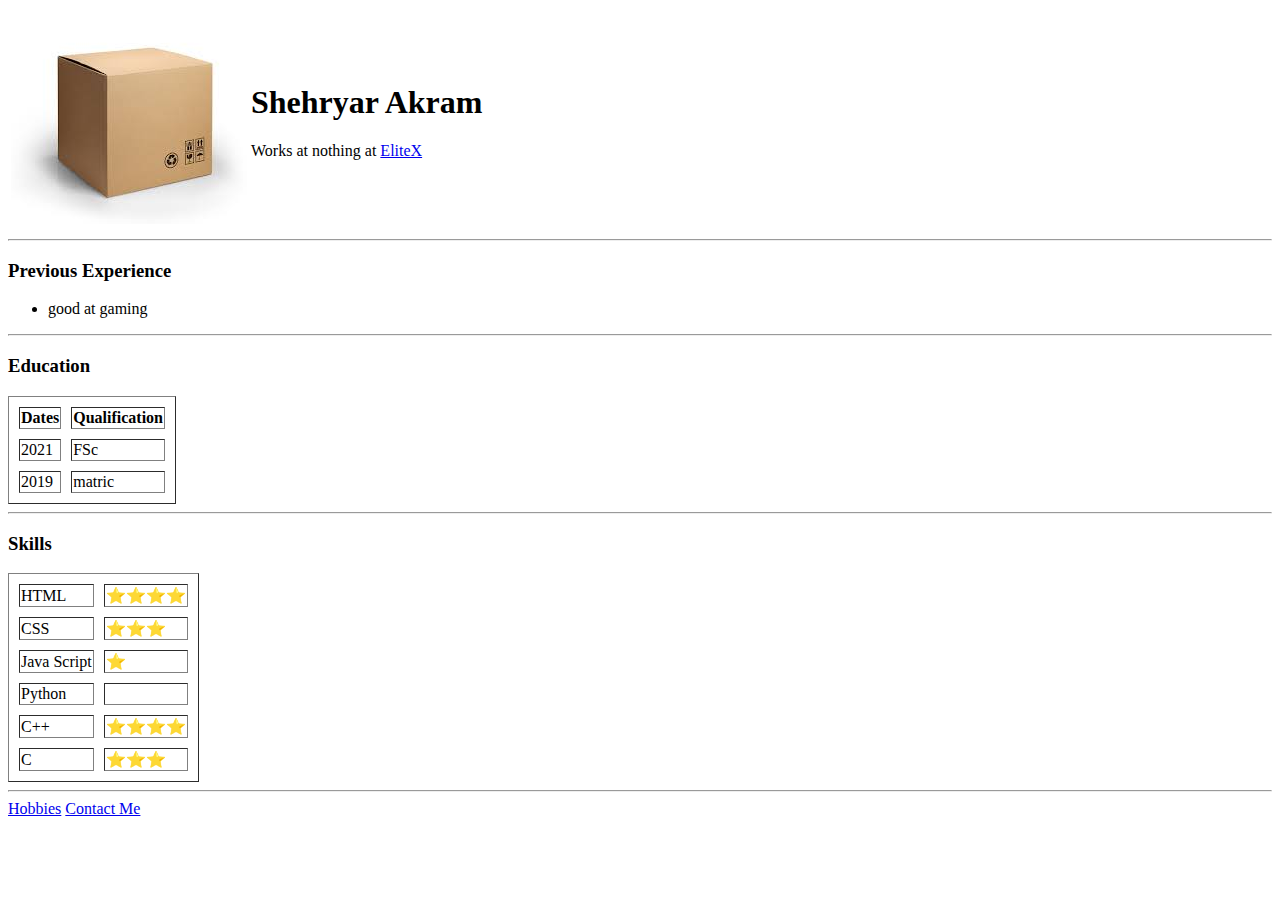
==== index.html @ 1893068d "Add files via upload" ====
<!DOCTYPE html>
<html lang="en">
<head>
    <meta charset="UTF-8">
    <meta http-equiv="X-UA-Compatible" content="IE=edge">
    <meta name="viewport" content="width=device-width, initial-scale=1.0">
    <title>CV</title>
</head>
<body>
    <table>
        <tr>
            <td><img src="download.jfif" alt="dabba" ></td>
            <TD><h1>Shehryar Akram</h1>
                <p>Works at nothing at <a href="Elitex.html">EliteX</a></p></TD>
        </tr>
    </table>
    
    
    <hr>
    <h3>Previous Experience</h3>
    <ul>
        <li>good at gaming</li>
    </ul>
    <hr>
    <h3>Education</h3>
    <table cellspacing="10" border="1">
        <thead>
        <th>Dates</th>
        <th>Qualification</th>
        </thead>
        <tbody>
            <tr>
                <td>2021</td>
                <td>FSc</td>
            
            </tr>
            <tr>
                <td>2019</td>
                <td>matric</td>
        
            </tr>
        </tbody>
    </table>
    
<hr>
    <h3>Skills</h3>

                <table cellspacing="10" border="1">     
                    <tr>
                         <td>HTML</td>
                         <td>⭐⭐⭐⭐
                         </td>
                     </tr>
                     <tr>
                         <td>CSS</td>
                         <td>⭐⭐⭐</td>
                     </tr>
                     <tr>
                         <td>Java Script</td>
                         <td>⭐</td>
                     </tr>
                     <tr>
                        <td>Python</td>
                         <td></td>
                     </tr>
                     <tr>
                         <td>C++</td>
                          <td>⭐⭐⭐⭐</td>
                      </tr>
                      <tr>
                         <td>C</td>
                          <td>⭐⭐⭐</td>
                      </tr>
                 </table>



    <hr>
    <a href="hobbies.html">Hobbies</a>
    <a href="contact.html">Contact Me</a>
</body>
</html>
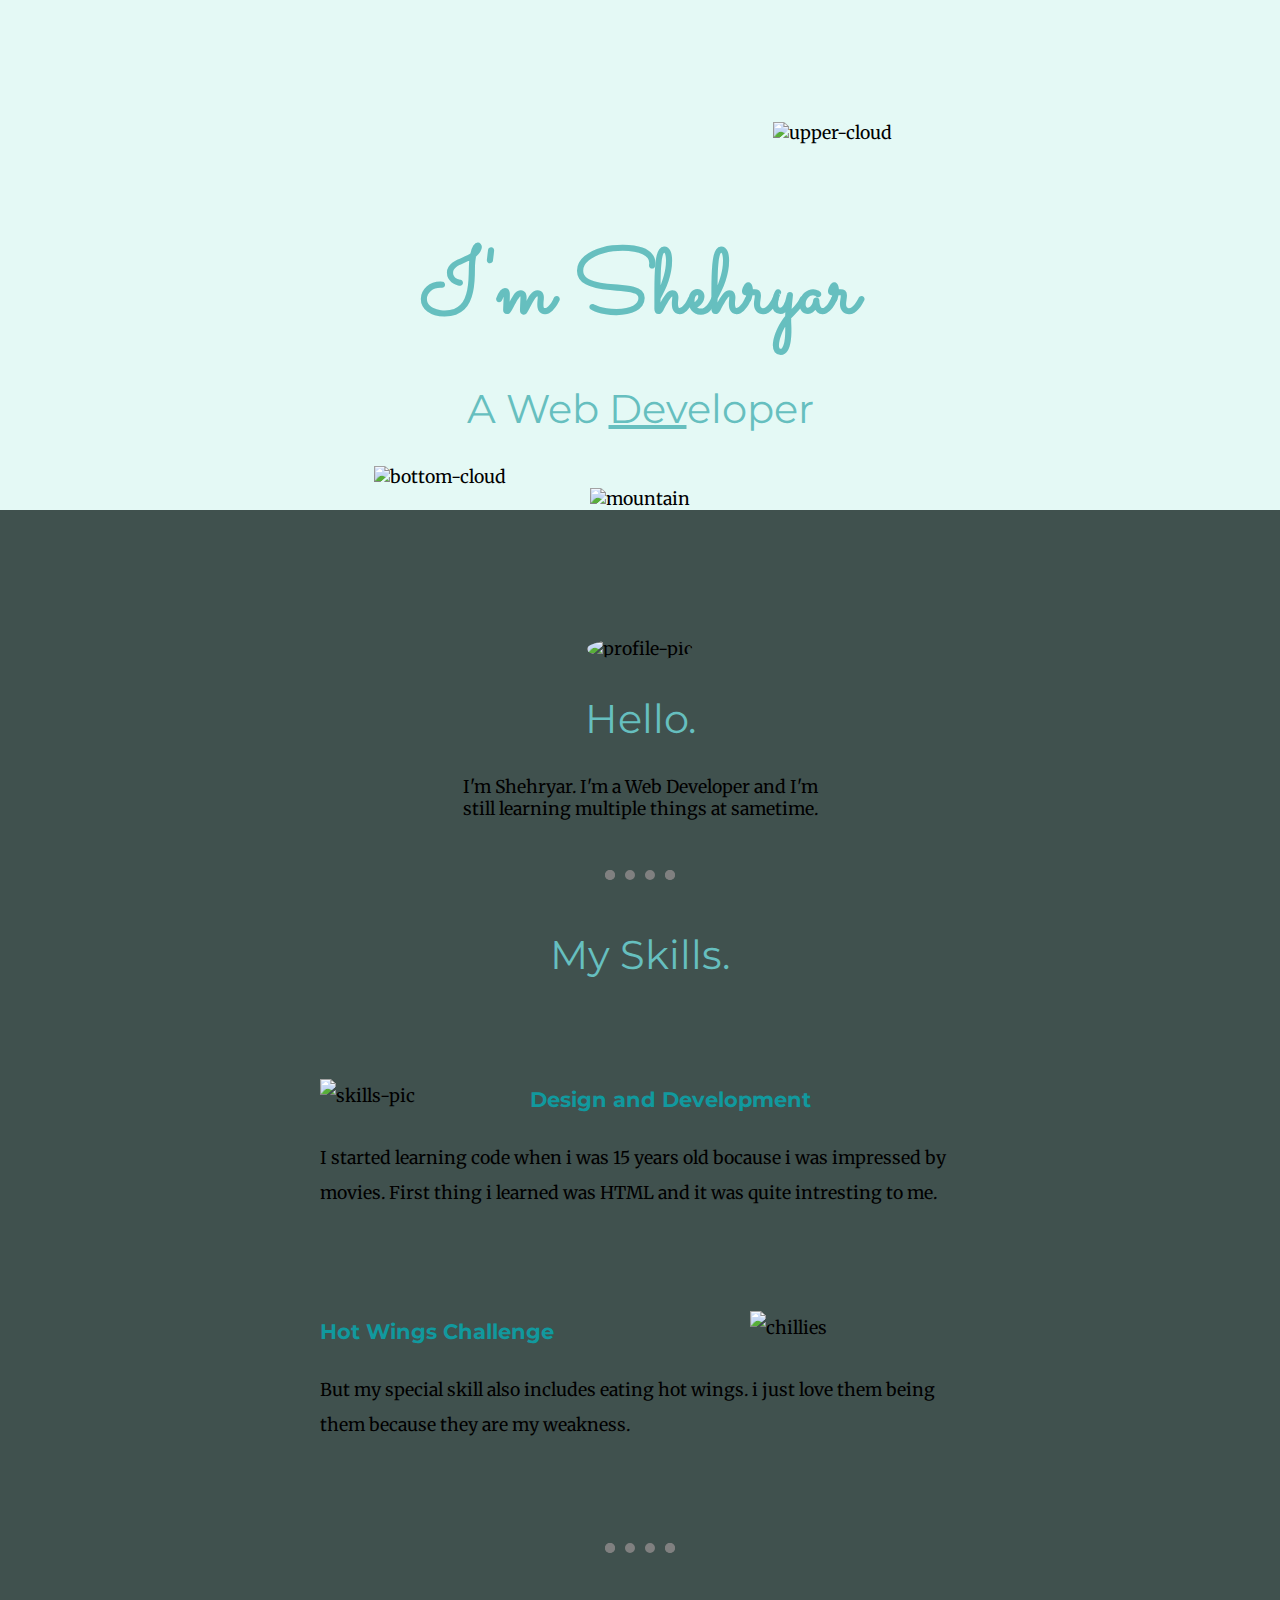
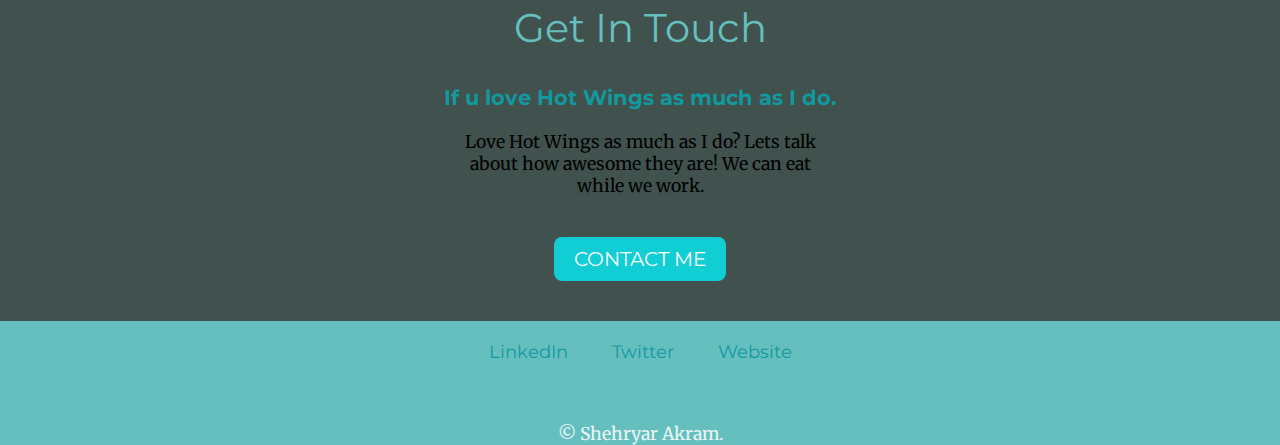
==== commit 2227cc90: "Add files via upload" ====
--- a/index.html
+++ b/index.html
@@ -1,82 +1,69 @@
-<!DOCTYPE html>
-<html lang="en">
-<head>
-    <meta charset="UTF-8">
-    <meta http-equiv="X-UA-Compatible" content="IE=edge">
-    <meta name="viewport" content="width=device-width, initial-scale=1.0">
-    <title>CV</title>
-</head>
-<body>
-    <table>
-        <tr>
-            <td><img src="download.jfif" alt="dabba" ></td>
-            <TD><h1>Shehryar Akram</h1>
-                <p>Works at nothing at <a href="Elitex.html">EliteX</a></p></TD>
-        </tr>
-    </table>
-    
-    
-    <hr>
-    <h3>Previous Experience</h3>
-    <ul>
-        <li>good at gaming</li>
-    </ul>
-    <hr>
-    <h3>Education</h3>
-    <table cellspacing="10" border="1">
-        <thead>
-        <th>Dates</th>
-        <th>Qualification</th>
-        </thead>
-        <tbody>
-            <tr>
-                <td>2021</td>
-                <td>FSc</td>
-            
-            </tr>
-            <tr>
-                <td>2019</td>
-                <td>matric</td>
-        
-            </tr>
-        </tbody>
-    </table>
-    
-<hr>
-    <h3>Skills</h3>
-
-                <table cellspacing="10" border="1">     
-                    <tr>
-                         <td>HTML</td>
-                         <td>⭐⭐⭐⭐
-                         </td>
-                     </tr>
-                     <tr>
-                         <td>CSS</td>
-                         <td>⭐⭐⭐</td>
-                     </tr>
-                     <tr>
-                         <td>Java Script</td>
-                         <td>⭐</td>
-                     </tr>
-                     <tr>
-                        <td>Python</td>
-                         <td></td>
-                     </tr>
-                     <tr>
-                         <td>C++</td>
-                          <td>⭐⭐⭐⭐</td>
-                      </tr>
-                      <tr>
-                         <td>C</td>
-                          <td>⭐⭐⭐</td>
-                      </tr>
-                 </table>
-
-
-
-    <hr>
-    <a href="hobbies.html">Hobbies</a>
-    <a href="contact.html">Contact Me</a>
-</body>
+<!DOCTYPE html>
+<html class="h-100" lang="en">
+<head>
+    <meta charset="UTF-8">
+    <meta http-equiv="X-UA-Compatible" content="IE=edge">
+    <meta name="viewport" content="width=device-width, initial-scale=1.0">
+    <link rel="stylesheet" href="style.css">
+    <link rel="icon" href="images/favicon.ico">
+    <link rel="preconnect" href="https://fonts.googleapis.com">
+    <link rel="preconnect" href="https://fonts.gstatic.com" crossorigin>
+    <link href="https://fonts.googleapis.com/css2?family=Merriweather&family=Montserrat&family=Sacramento&display=swap" rel="stylesheet">
+    
+    <title>I'm Shehryar</title>
+</head>
+<body  class="h-100">
+  <div class="main-container">
+    <div class="container h-100">
+      <img class="upper-cloud" src="images/cloud.png" alt="upper-cloud">
+      <h1>I'm Shehryar</h1>
+      <h2 class="web-developer">A Web <span>Dev</span>eloper</h2>
+      <div class="cloud-container">
+          <img class="bottom-cloud" src="images/cloud.png" alt="bottom-cloud">
+      </div>
+      <img src="images/mountain.png" alt="mountain">
+  </div>
+  </div>
+    <div class="main-container-2">
+      <div class="middle-container">
+        <div class="profile">
+          <img class="profile-pic" src="images/profile pic.jpg" alt="profile-pic">
+          <h2>Hello.</h2>
+          <p class="intro">I'm Shehryar. I'm a Web Developer and I'm still learning multiple things at sametime.</p>
+        </div>
+        <hr>
+        <div class="skills">
+          <h2>My Skills.</h2>
+          <div class="skill-row">
+            <img class="skill-img" src="images/3095221.png" alt="skills-pic">
+            <h3>Design and Development</h3>
+            <p>I started learning code when i was 15 years old bocause i was impressed by movies. First thing i learned was HTML and it was quite intresting to me.</p>
+          </div>
+          <div class="skill-row">
+            <img class="chilli-img" src="images/chillies.png" alt="chillies">
+            <h3>Hot Wings Challenge</h3>
+            <p>But my special skill also includes eating hot wings. i just love them being them because they are my weakness.</p>
+          </div>
+        </div>
+        <hr>
+        <div class="contact-me">
+          <h2>Get In Touch</h2>
+          <h3>If u love Hot Wings as much as I do.</h3>
+          <p  class="intro" class="hot-wings-para">Love Hot Wings as much as I do? Lets talk about how awesome they are! We can eat while we work.</p>
+          <a class="btn" href="mailto:shehryar.elitx@gmail.com">CONTACT ME</a>
+        </div>
+      </div>
+      
+      <div class="bottom-menu">
+        <div class="bottom-container">
+          <a class="footer-link" href="https://www.linkedin.com/">LinkedIn</a>
+          <a class="footer-link" href="https://twitter.com/">Twitter</a>
+          <a class="footer-link" href="https://www.appbrewery.co/">Website</a>
+          <p class="trademark-bottom">© Shehryar Akram.</p>
+        </div>
+      </div>
+
+    </div>
+      
+</body>
 </html>--- a/style.css
+++ b/style.css
@@ -0,0 +1,154 @@
+body{
+    margin: 0;
+    
+    font-family: 'Merriweather', serif;
+    text-align: center;
+    font-size: 110%;
+
+}
+span{
+    text-decoration: underline;
+}
+.h-100{
+    height: 100%;
+}
+.w-100{
+    width: 100%;
+}
+h1{
+    font-family: 'Sacramento', cursive;
+    font-size: 90px;
+    margin-bottom: 0;
+    color: #66BFBF;
+    line-height: 2;
+
+}
+.web-developer{
+    margin-top: 0;
+    color: #66BFBF;
+}
+h2{
+    font-family: 'Montserrat', sans-serif;
+    font-size: 2.5rem;
+    color: #66BFBF;
+    font-weight: normal;
+}
+h3{
+    font-family: 'Montserrat', sans-serif;
+    color: #11999E;
+}
+.container {
+    display: block;
+    text-align: center;
+}
+.upper-cloud{
+    margin: 0 auto;
+    margin-top: 122px;
+    padding-left: 384px;
+}
+.mountain{
+    display: block;
+    top: 200px;
+    bottom: 75px;
+}
+.cloud-container{
+    width: 100%;
+}
+.skill-row{
+    width: 50%;
+    height: auto;
+    margin: 100px auto;
+    text-align: left;
+    line-height: 2;
+}
+.skill-img{
+    max-width: 100%;
+    height: auto;
+    width: 180px;
+    float: left;
+    padding: 0 30px 0 0;
+}
+.chilli-img{
+    max-width: 100%;
+    height: auto;
+    width: 180px;
+    float: right;
+    padding: 0 30px 0 0; 
+    
+}
+hr{
+    border: 10px;
+    border-style: dotted;
+    border-color: gray;
+    border-bottom: 0;
+    width: 50px;
+    margin: 50px auto;
+}
+.intro{
+    width: 30%;
+    margin: auto;
+
+    margin-bottom: 50px;
+
+}
+.main-container
+{
+    background-color: #e4f9f5;
+    text-align: center;
+}
+.main-container-2{
+    background-color: #40514e;
+    height: auto;
+    text-align: center;
+    padding-top: 28px;
+}
+.bottom-cloud{
+    padding-right: 400px;
+}
+
+.middle-container{
+    margin-top: 100px;
+}
+.profile-pic{
+    width: 200px;
+    border-radius: 50%;
+}
+a{
+    color: #11999E;
+    font-family: 'Montserrat', sans-serif;
+    margin: 10px 20px;
+    text-decoration: none;
+}
+a:hover{
+    color: #eaf6f6;
+}
+.btn {
+    background: #11cdd4;
+    -webkit-border-radius: 8;
+    -moz-border-radius: 8;
+    border-radius: 8px;
+    font-family: 'Montserrat', sans-serif;
+    color: #ffffff;
+    font-size: 20px;
+    padding: 10px 20px 10px 20px;
+    text-decoration: none;
+    transition: background 0.3s ease-in;
+  }
+  
+  .btn:hover {
+    background: #000000;
+    text-decoration: none;
+  }
+  .bottom-menu{
+      background-color: #66BFBF;
+    width: auto;
+    margin-top: 50px;
+  }
+  .bottom-container{
+      padding: 20px 0 0 0;
+  }
+  .trademark-bottom{
+    color: #eaf6f6;
+    display: block;
+    margin-top: 60px;
+  }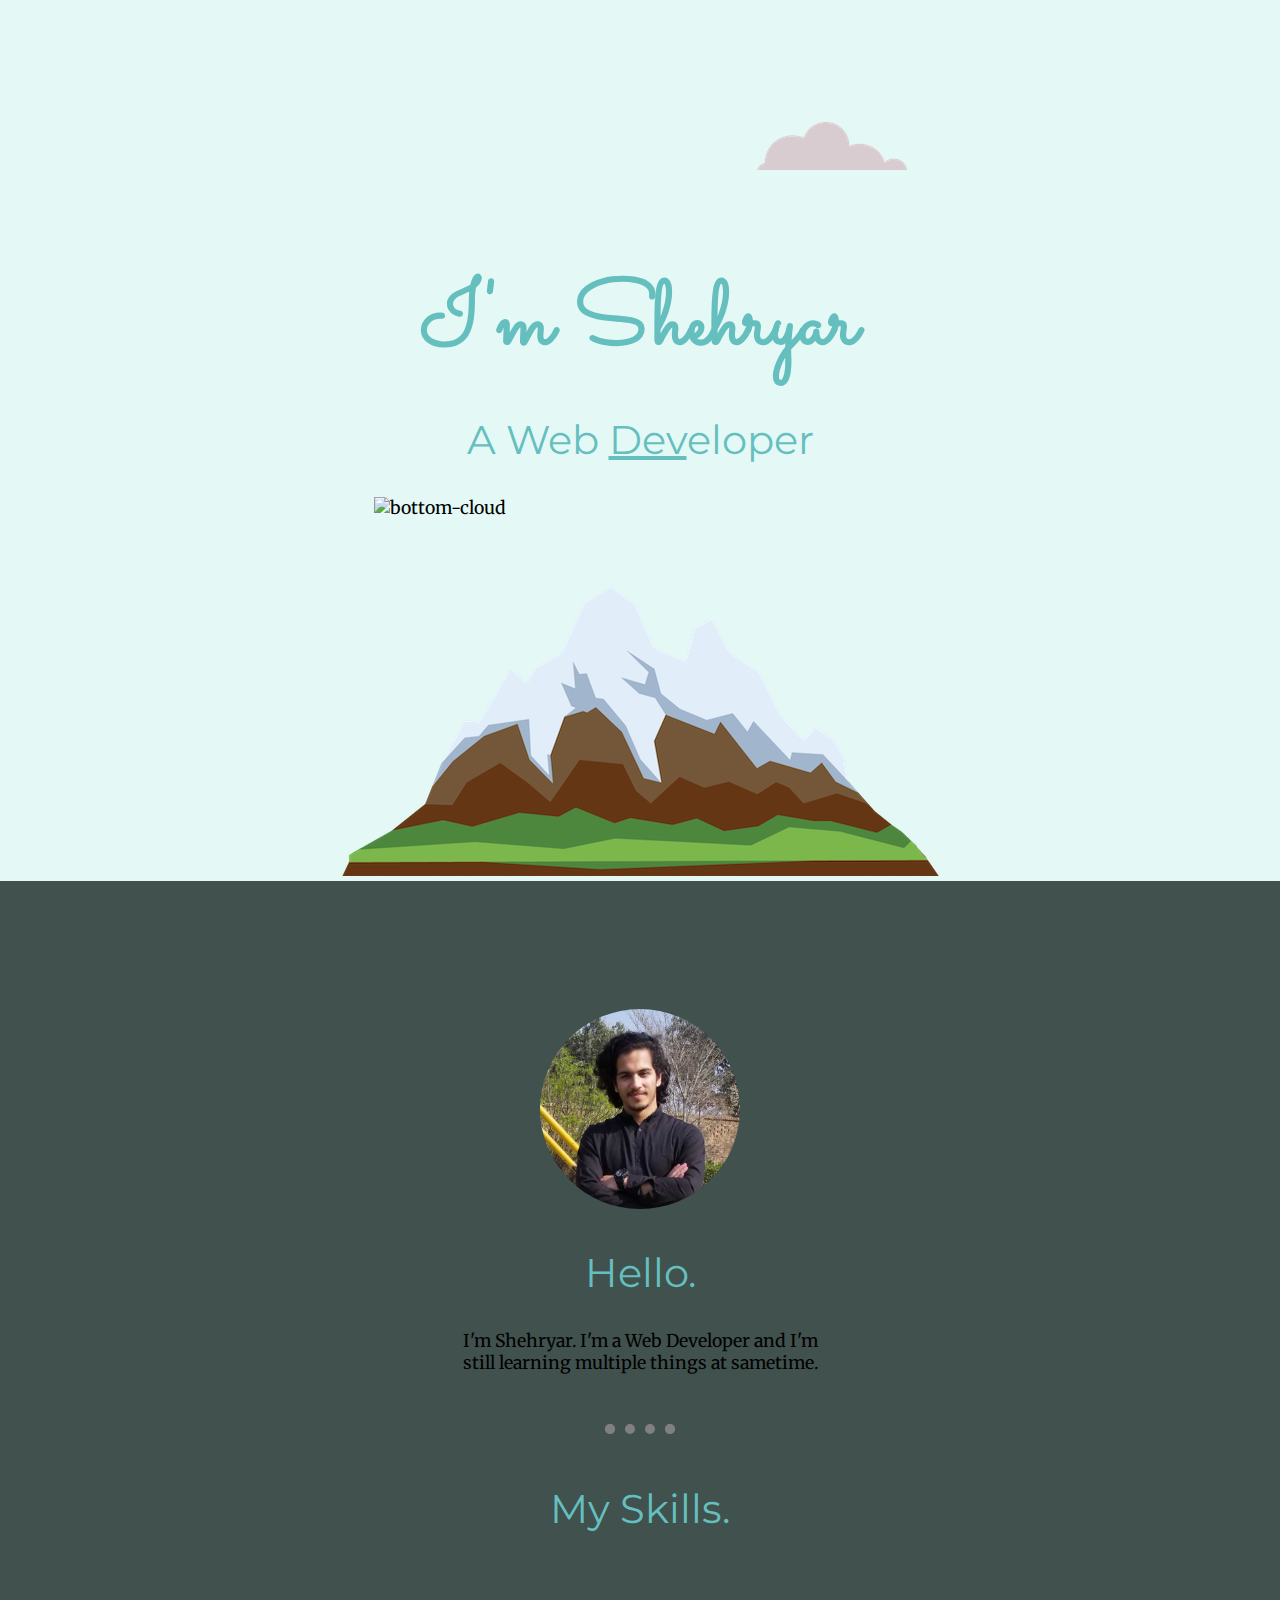
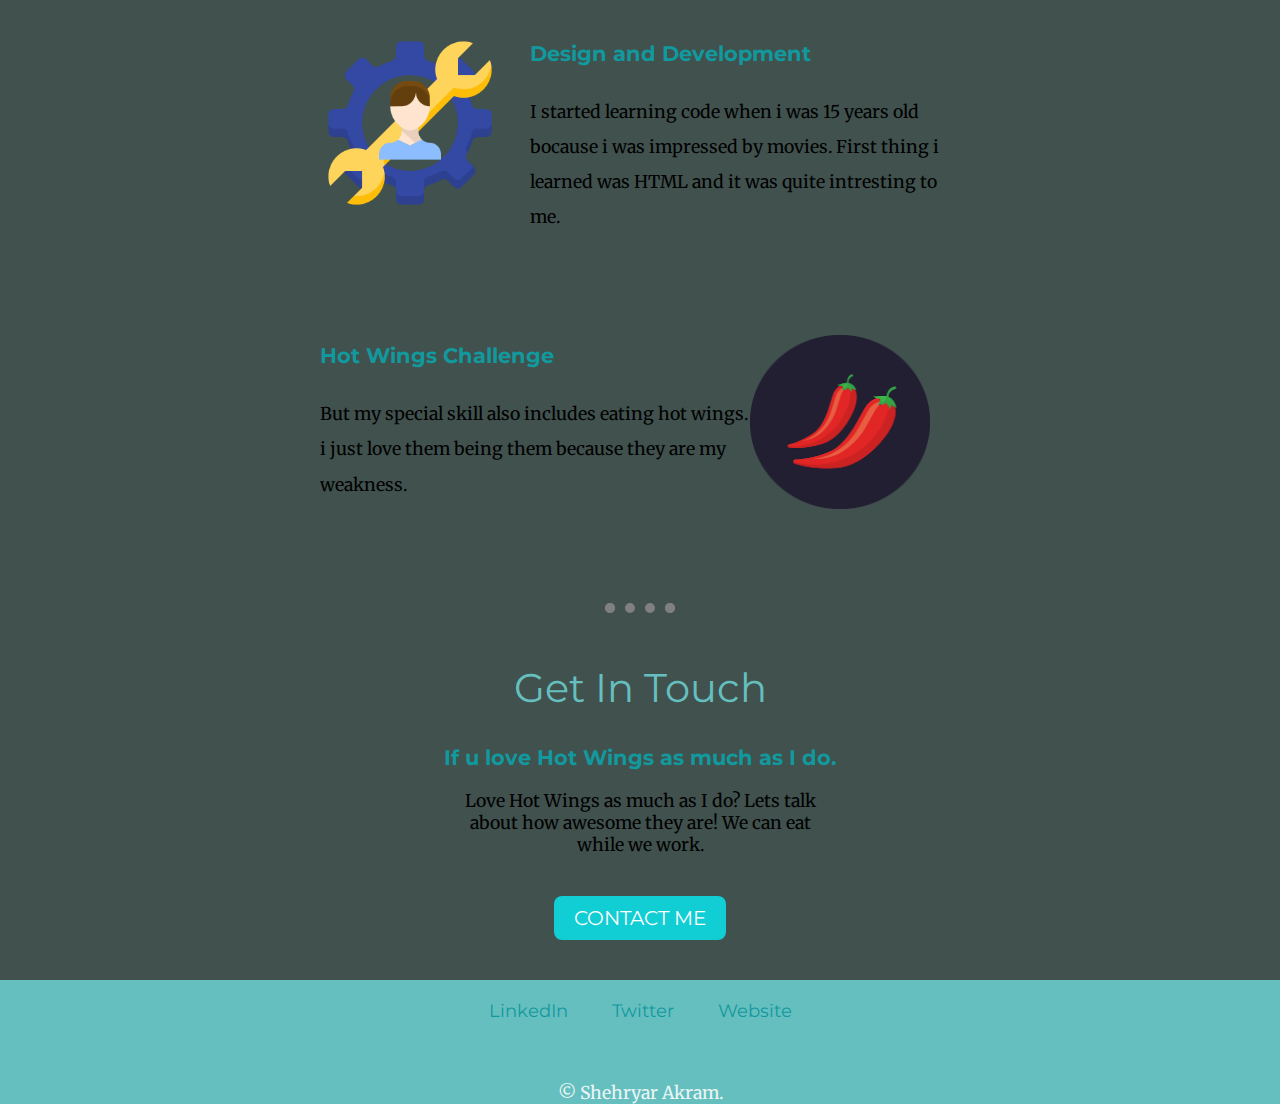
==== commit 2bc62447: "Update index.html" ====
--- a/index.html
+++ b/index.html
@@ -15,19 +15,19 @@
 <body  class="h-100">
   <div class="main-container">
     <div class="container h-100">
-      <img class="upper-cloud" src="images/cloud.png" alt="upper-cloud">
+      <img class="upper-cloud" src="cloud.png" alt="upper-cloud">
       <h1>I'm Shehryar</h1>
       <h2 class="web-developer">A Web <span>Dev</span>eloper</h2>
       <div class="cloud-container">
           <img class="bottom-cloud" src="images/cloud.png" alt="bottom-cloud">
       </div>
-      <img src="images/mountain.png" alt="mountain">
+      <img src="mountain.png" alt="mountain">
   </div>
   </div>
     <div class="main-container-2">
       <div class="middle-container">
         <div class="profile">
-          <img class="profile-pic" src="images/profile pic.jpg" alt="profile-pic">
+          <img class="profile-pic" src="profile pic.jpg" alt="profile-pic">
           <h2>Hello.</h2>
           <p class="intro">I'm Shehryar. I'm a Web Developer and I'm still learning multiple things at sametime.</p>
         </div>
@@ -35,12 +35,12 @@
         <div class="skills">
           <h2>My Skills.</h2>
           <div class="skill-row">
-            <img class="skill-img" src="images/3095221.png" alt="skills-pic">
+            <img class="skill-img" src="3095221.png" alt="skills-pic">
             <h3>Design and Development</h3>
             <p>I started learning code when i was 15 years old bocause i was impressed by movies. First thing i learned was HTML and it was quite intresting to me.</p>
           </div>
           <div class="skill-row">
-            <img class="chilli-img" src="images/chillies.png" alt="chillies">
+            <img class="chilli-img" src="chillies.png" alt="chillies">
             <h3>Hot Wings Challenge</h3>
             <p>But my special skill also includes eating hot wings. i just love them being them because they are my weakness.</p>
           </div>
@@ -66,4 +66,4 @@
     </div>
       
 </body>
-</html>+</html>
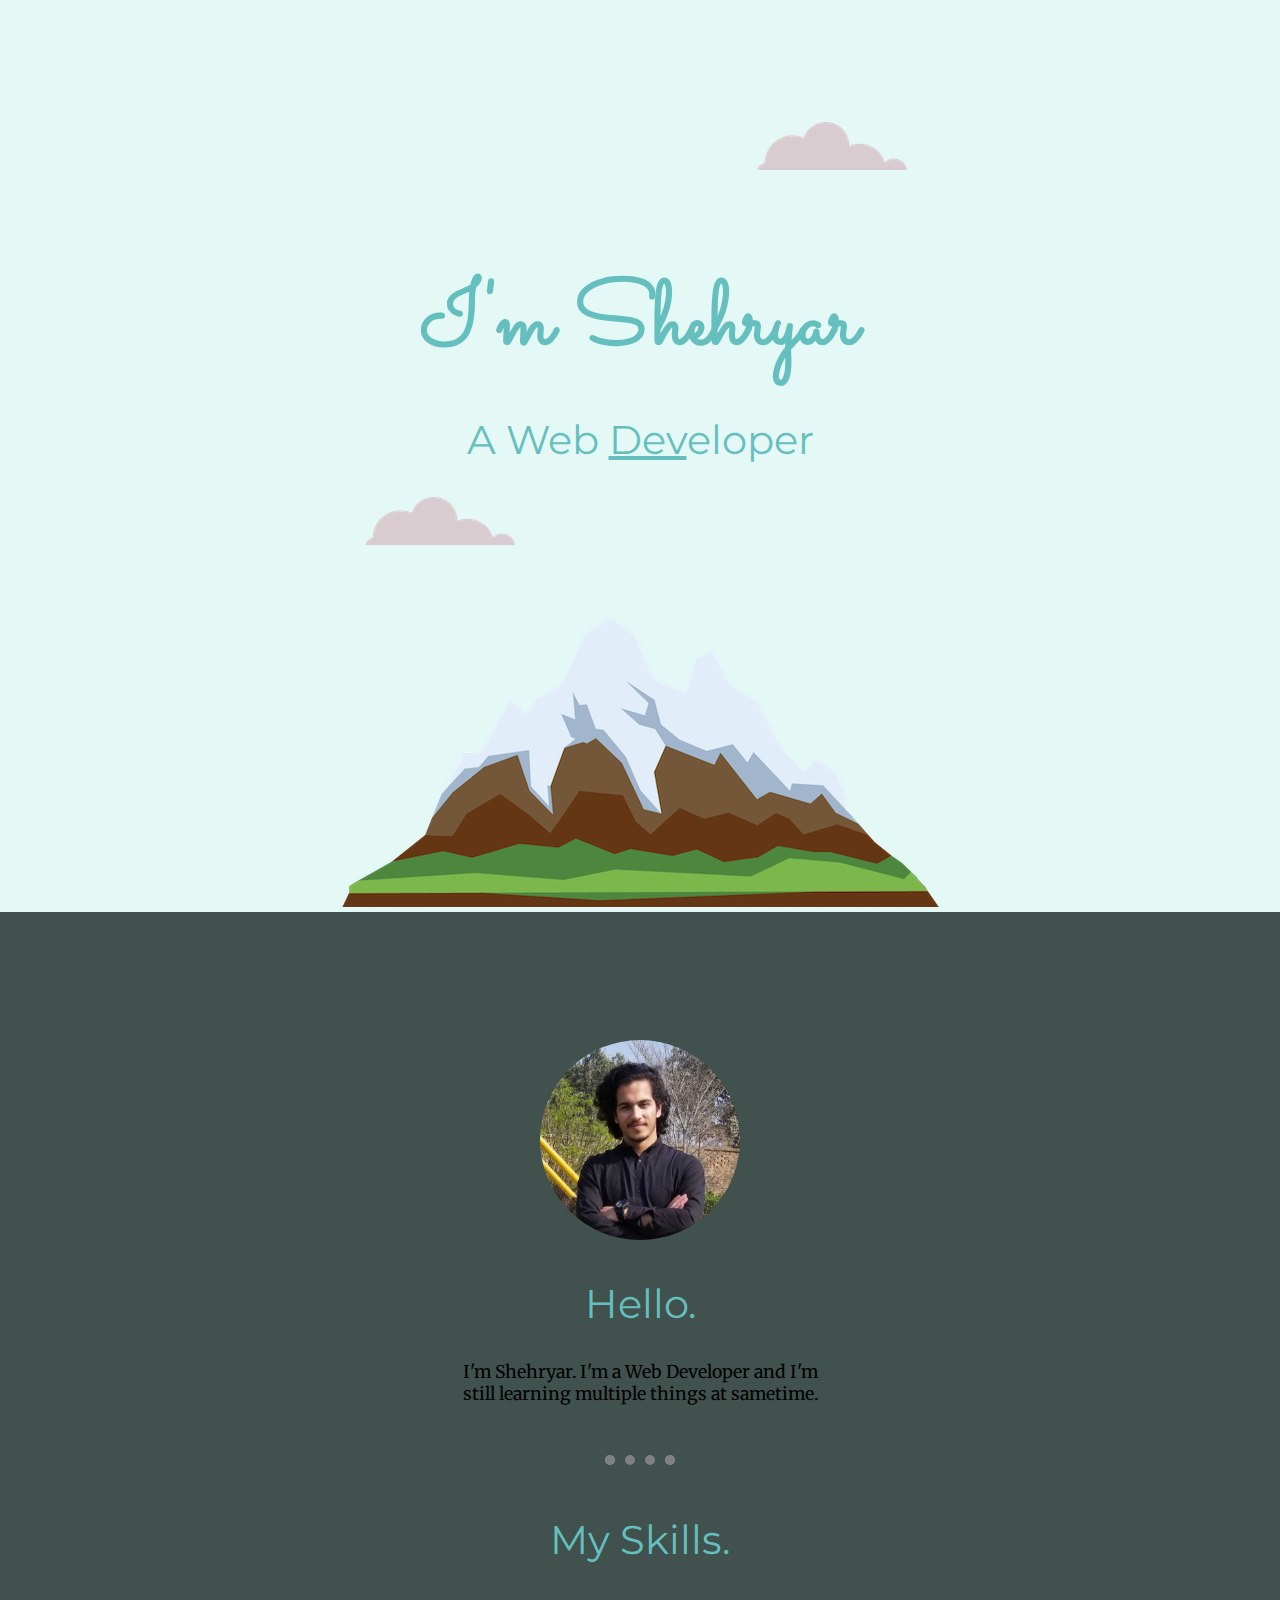
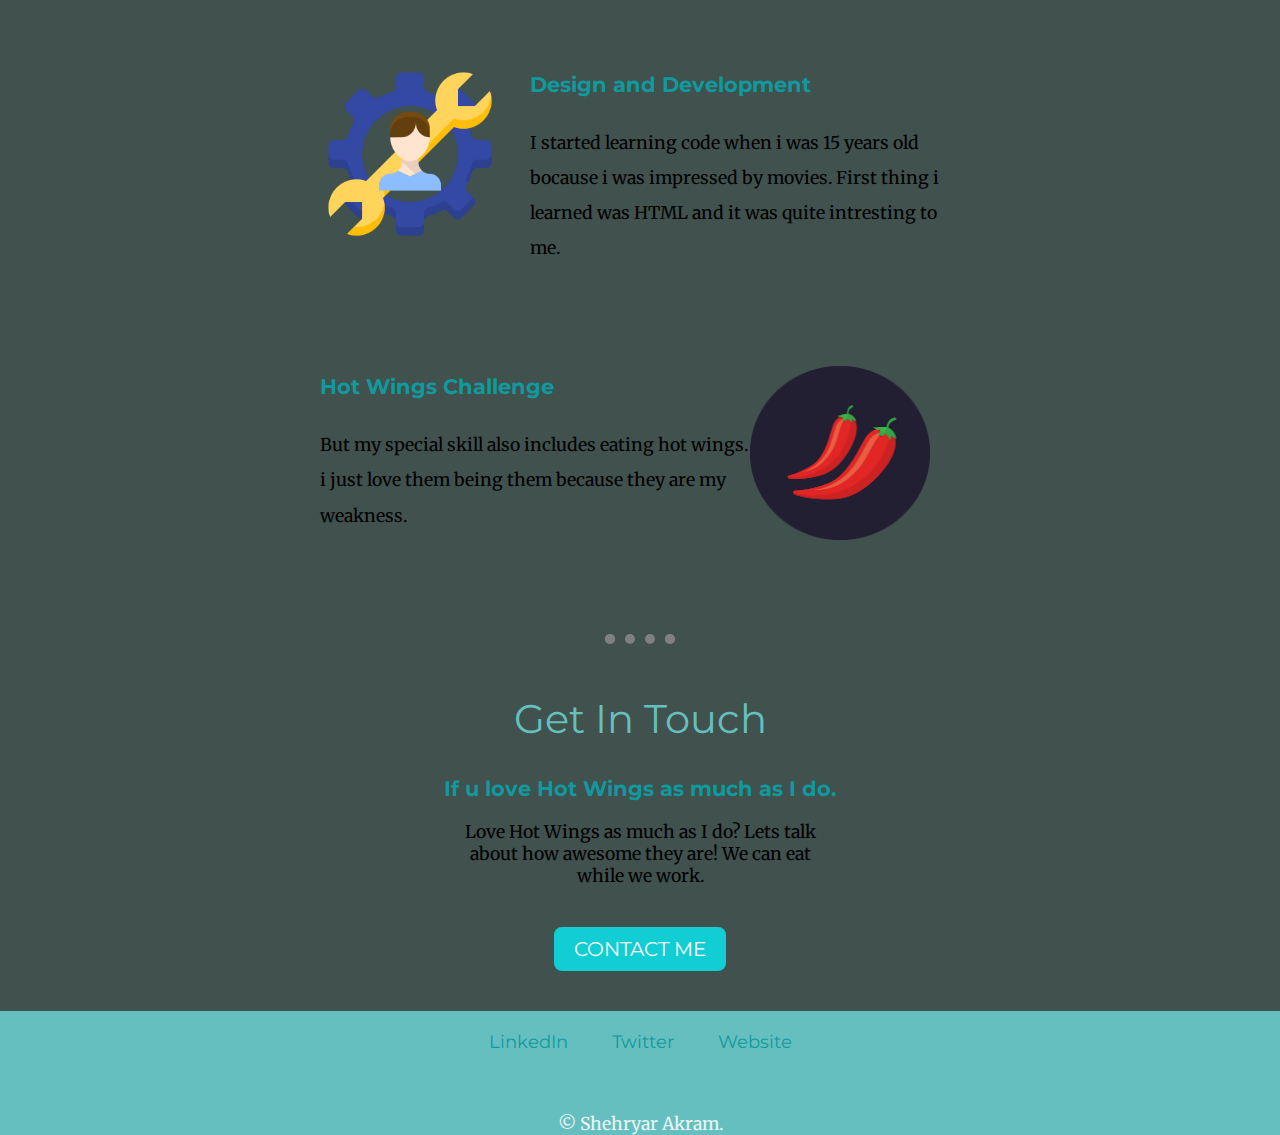
==== commit 2ca5aa82: "Update index.html" ====
--- a/index.html
+++ b/index.html
@@ -19,7 +19,7 @@
       <h1>I'm Shehryar</h1>
       <h2 class="web-developer">A Web <span>Dev</span>eloper</h2>
       <div class="cloud-container">
-          <img class="bottom-cloud" src="images/cloud.png" alt="bottom-cloud">
+          <img class="bottom-cloud" src="cloud.png" alt="bottom-cloud">
       </div>
       <img src="mountain.png" alt="mountain">
   </div>
